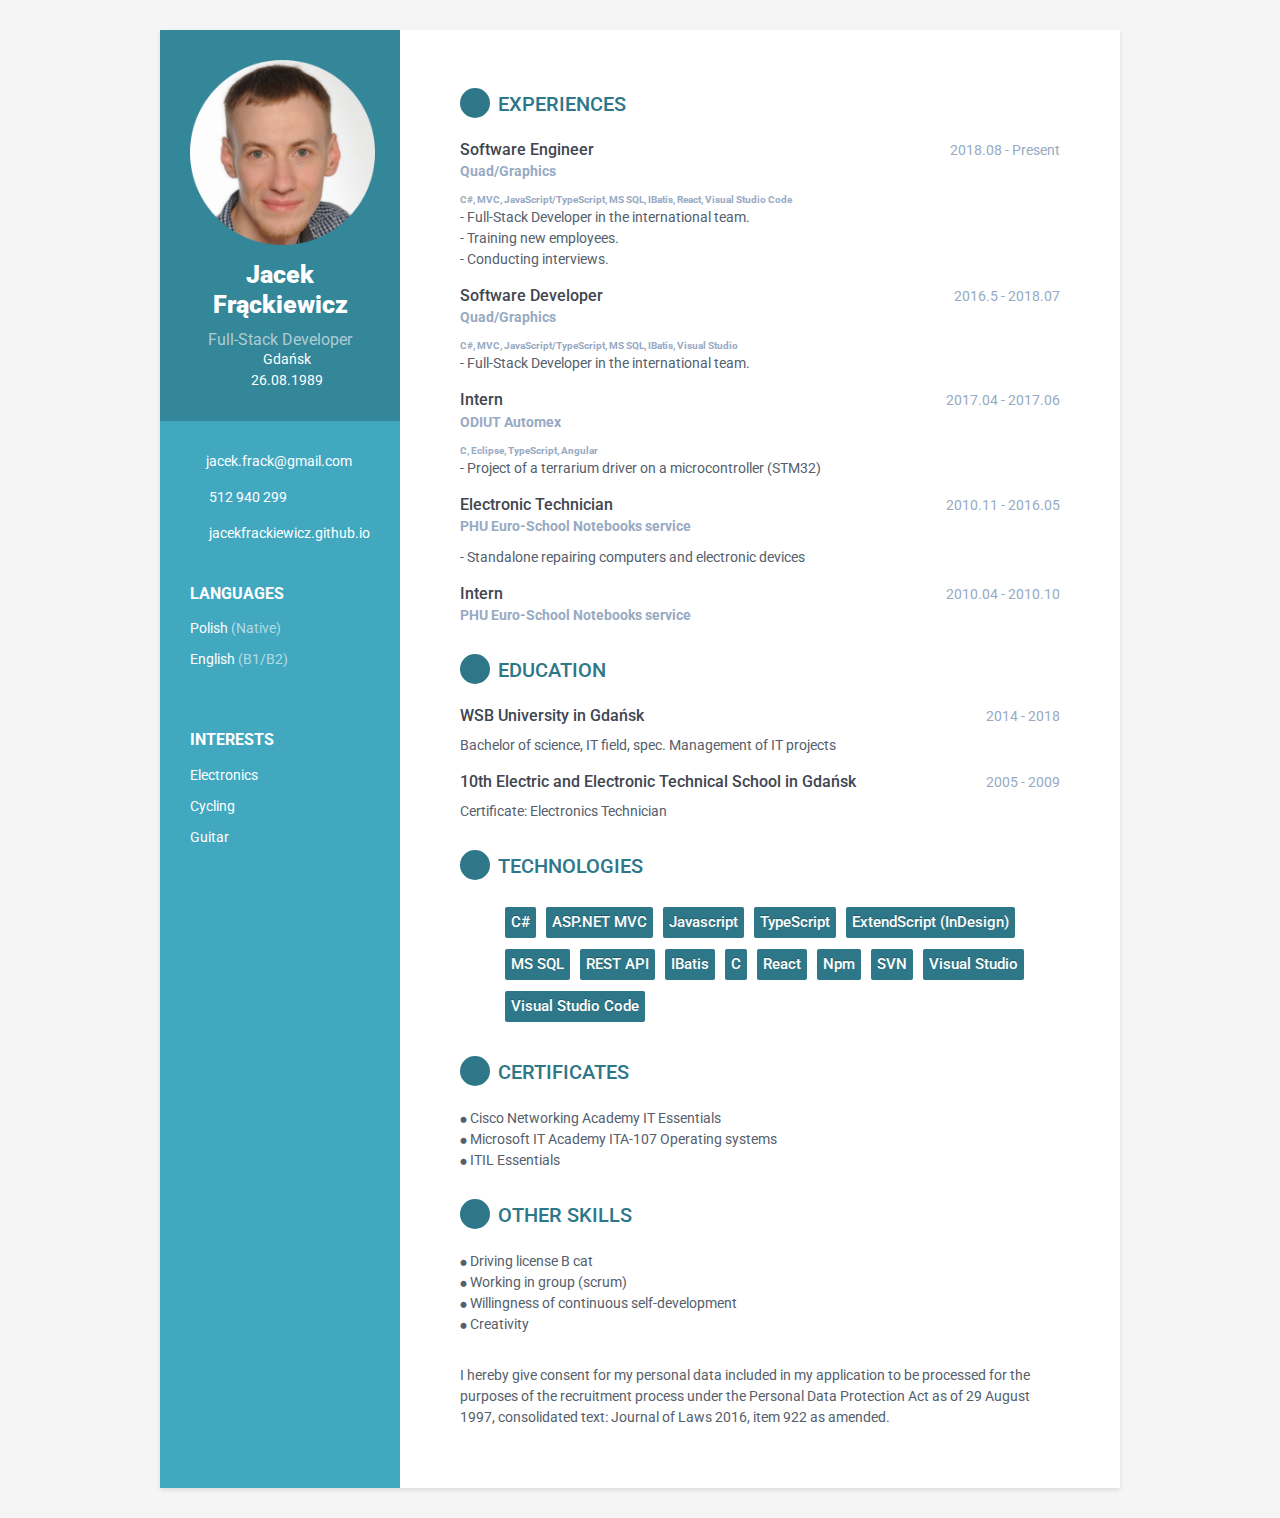
==== cv/index.html @ 4b4bb955 "Update index.html" ====
<!doctype html><html lang="en"><head><meta charset="utf-8"><meta http-equiv="X-UA-Compatible" content="IE=edge"><meta name="viewport" content="width=device-width,initial-scale=1,shrink-to-fit=no"><meta name="description" content="Jacek Frąckiewicz CV"><link rel="shortcut icon" href="favicon.ico"><link href="https://fonts.googleapis.com/css?family=Roboto:400,500,400italic,300italic,300,500italic,700,700italic,900,900italic" rel="stylesheet"><style>ul.skillset{list-style-type:none;border-width:1px 1px 0 0}.skillset li{border:0 solid silver;-o-transition:all 70ms;transition:all 70ms;display:inline-block;margin:5px;background-color:#2d7788;border-radius:2px;text-decoration:none;padding:3px 6px;font-size:15px;font-weight:500;line-height:25px;color:#fff;text-shadow:0 -1px 0 rgba(0,0,0,.25);white-space:nowrap;vertical-align:baseline}</style><title>Jacek Frąckiewicz</title><link href="./static/css/main.581fc36d.css" rel="stylesheet"></head><body><noscript>You need to enable JavaScript to run this app.</noscript><div id="root"></div><script type="text/javascript" src="./static/js/main.a30cb3e8.js"></script></body></html>
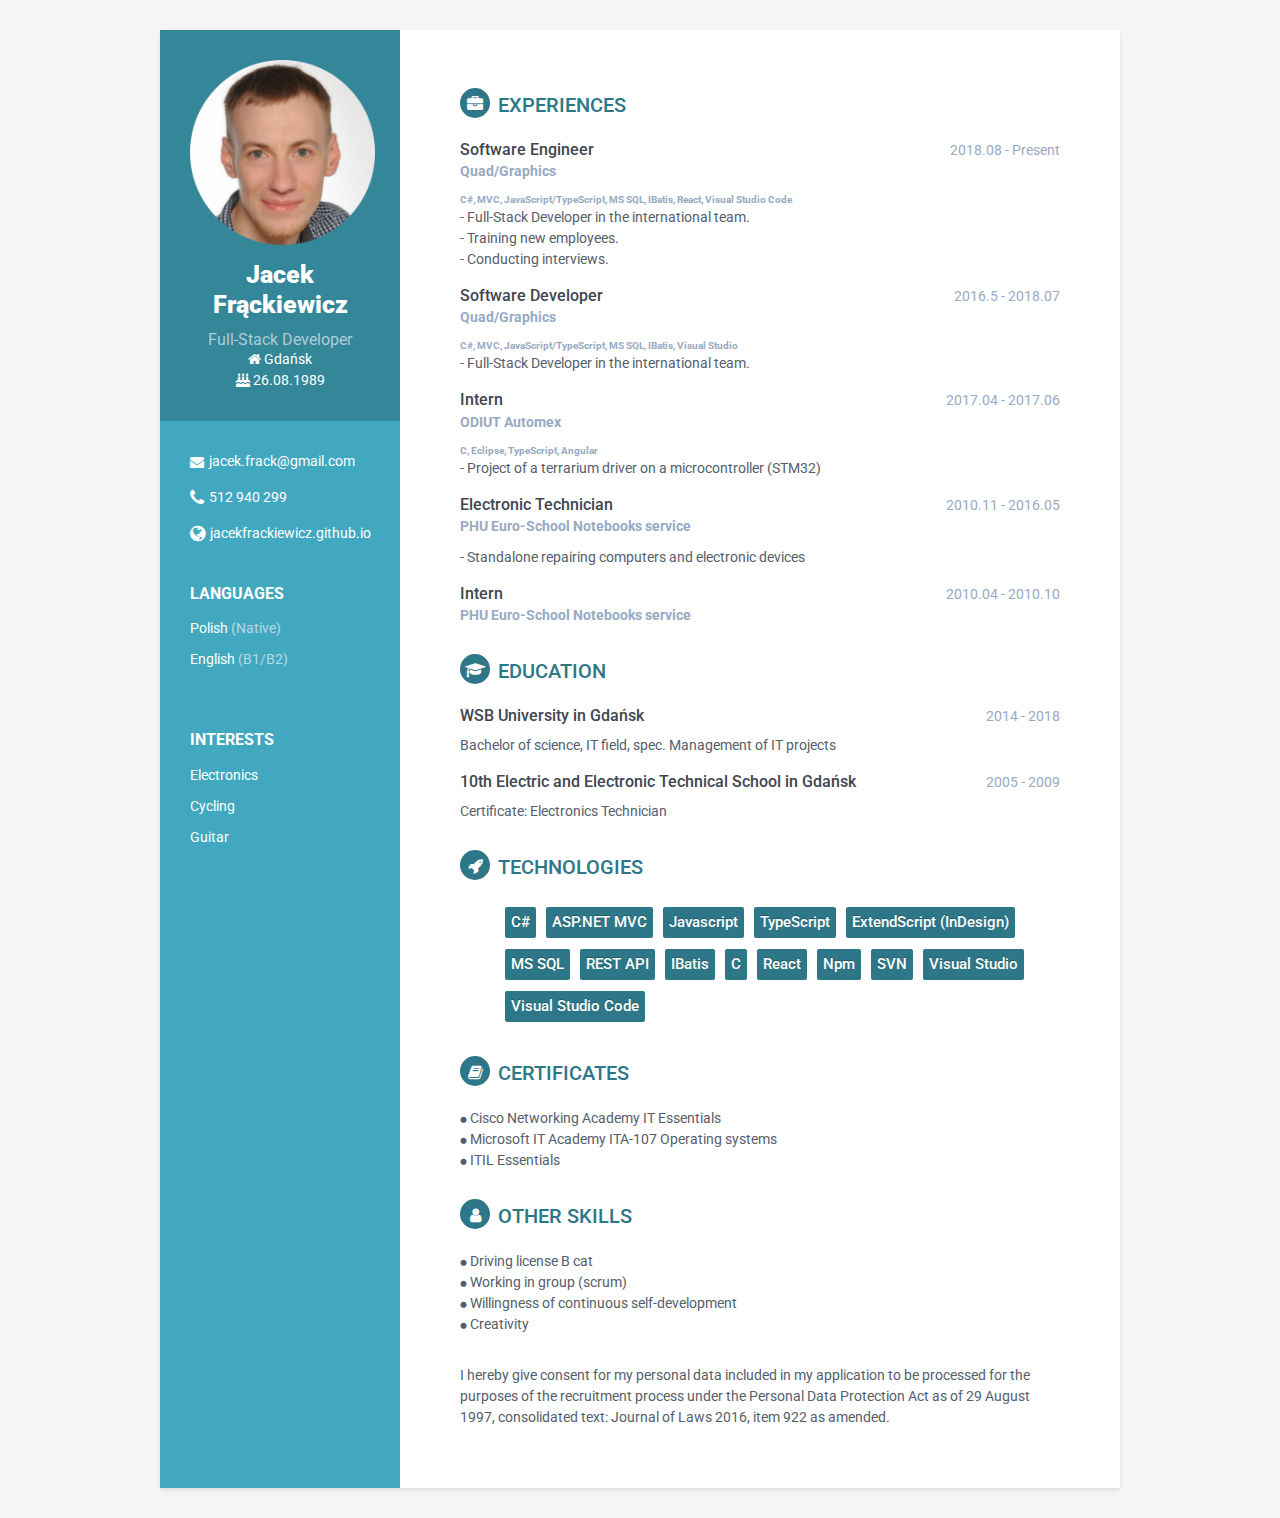
==== commit e9da9e51: "fix relative path" ====
--- a/cv/index.html
+++ b/cv/index.html
@@ -1 +1 @@
-<!doctype html><html lang="en"><head><meta charset="utf-8"><meta http-equiv="X-UA-Compatible" content="IE=edge"><meta name="viewport" content="width=device-width,initial-scale=1,shrink-to-fit=no"><meta name="description" content="Jacek Frąckiewicz CV"><link rel="shortcut icon" href="favicon.ico"><link href="https://fonts.googleapis.com/css?family=Roboto:400,500,400italic,300italic,300,500italic,700,700italic,900,900italic" rel="stylesheet"><style>ul.skillset{list-style-type:none;border-width:1px 1px 0 0}.skillset li{border:0 solid silver;-o-transition:all 70ms;transition:all 70ms;display:inline-block;margin:5px;background-color:#2d7788;border-radius:2px;text-decoration:none;padding:3px 6px;font-size:15px;font-weight:500;line-height:25px;color:#fff;text-shadow:0 -1px 0 rgba(0,0,0,.25);white-space:nowrap;vertical-align:baseline}</style><title>Jacek Frąckiewicz</title><link href="./static/css/main.581fc36d.css" rel="stylesheet"></head><body><noscript>You need to enable JavaScript to run this app.</noscript><div id="root"></div><script type="text/javascript" src="./static/js/main.a30cb3e8.js"></script></body></html>+<!doctype html><html lang="en"><head><meta charset="utf-8"><meta http-equiv="X-UA-Compatible" content="IE=edge"><meta name="viewport" content="width=device-width,initial-scale=1,shrink-to-fit=no"><meta name="description" content="Jacek Frąckiewicz CV"><link rel="shortcut icon" href="favicon.ico"><link href="https://fonts.googleapis.com/css?family=Roboto:400,500,400italic,300italic,300,500italic,700,700italic,900,900italic" rel="stylesheet"><style>ul.skillset{list-style-type:none;border-width:1px 1px 0 0}.skillset li{border:0 solid silver;-o-transition:all 70ms;transition:all 70ms;display:inline-block;margin:5px;background-color:#2d7788;border-radius:2px;text-decoration:none;padding:3px 6px;font-size:15px;font-weight:500;line-height:25px;color:#fff;text-shadow:0 -1px 0 rgba(0,0,0,.25);white-space:nowrap;vertical-align:baseline}</style><title>Jacek Frąckiewicz</title><link href="./static/css/main.9c6ab74e.css" rel="stylesheet"></head><body><noscript>You need to enable JavaScript to run this app.</noscript><div id="root"></div><script type="text/javascript" src="./static/js/main.08701521.js"></script></body></html>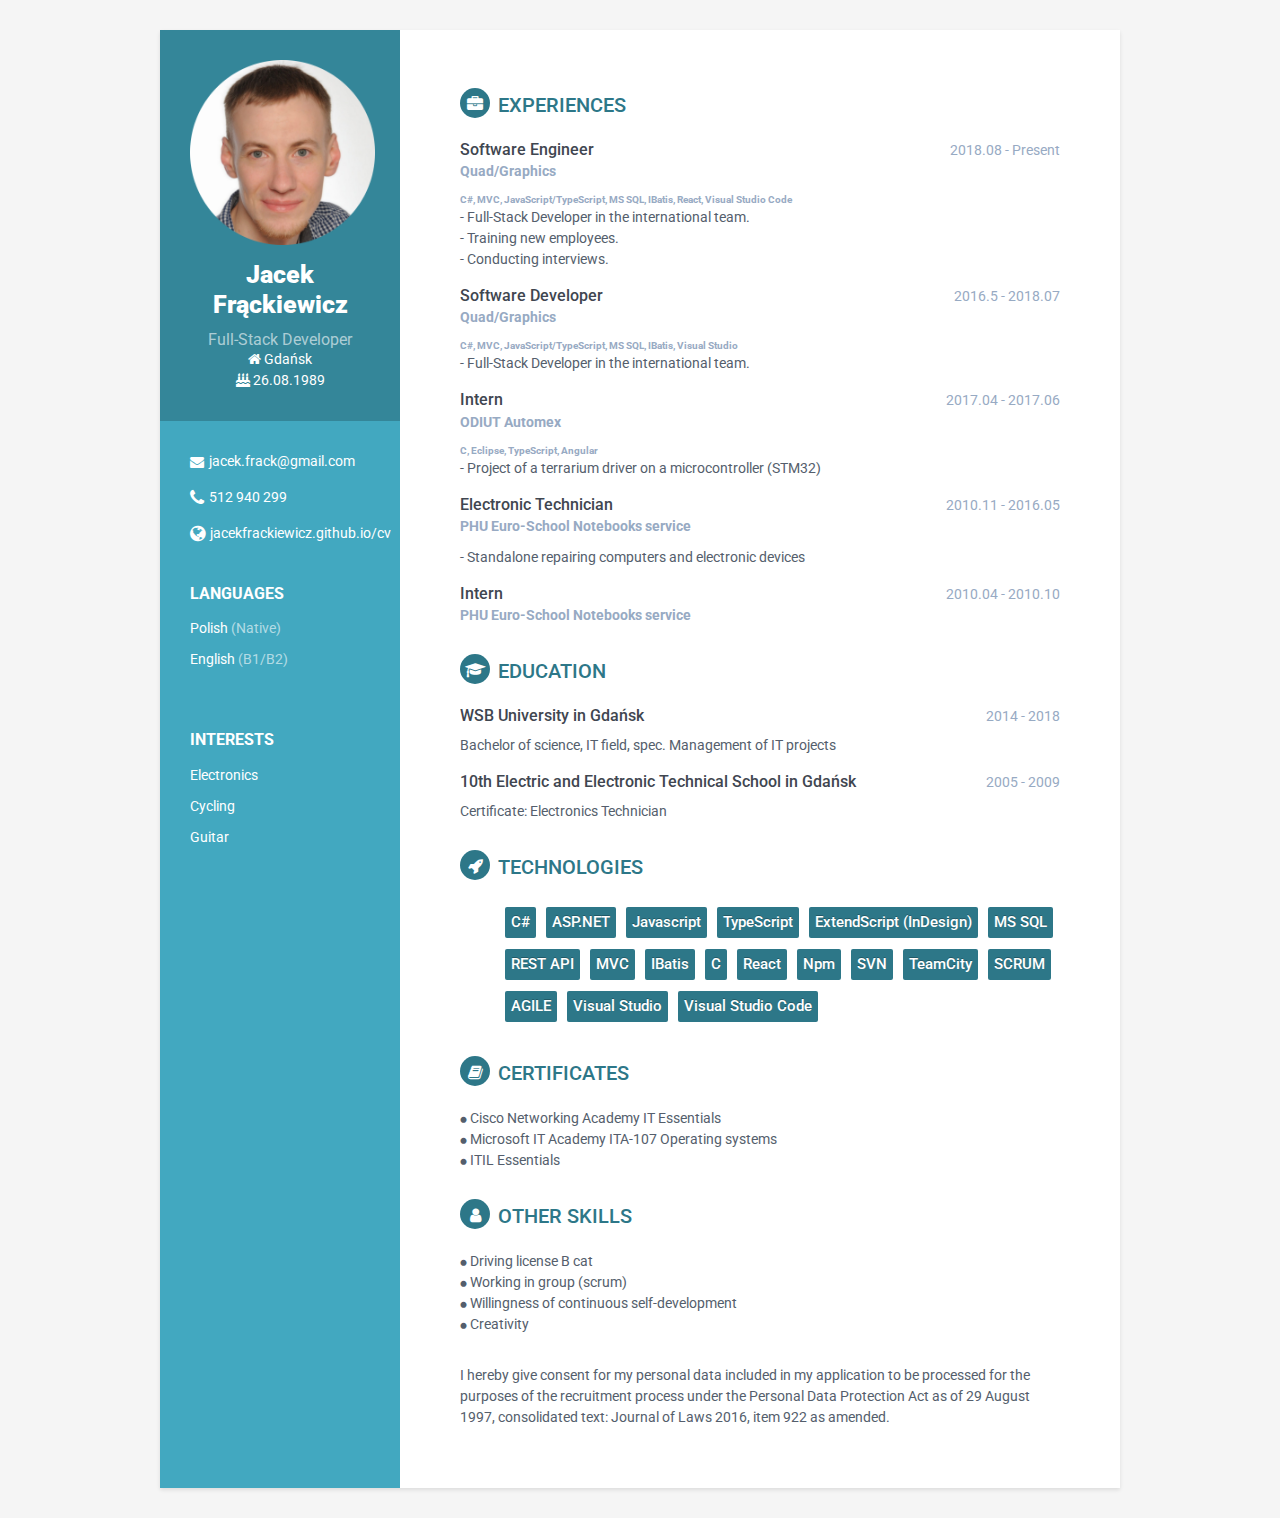
==== commit af53a46c: "update cv" ====
--- a/cv/index.html
+++ b/cv/index.html
@@ -1 +1 @@
-<!doctype html><html lang="en"><head><meta charset="utf-8"><meta http-equiv="X-UA-Compatible" content="IE=edge"><meta name="viewport" content="width=device-width,initial-scale=1,shrink-to-fit=no"><meta name="description" content="Jacek Frąckiewicz CV"><link rel="shortcut icon" href="favicon.ico"><link href="https://fonts.googleapis.com/css?family=Roboto:400,500,400italic,300italic,300,500italic,700,700italic,900,900italic" rel="stylesheet"><style>ul.skillset{list-style-type:none;border-width:1px 1px 0 0}.skillset li{border:0 solid silver;-o-transition:all 70ms;transition:all 70ms;display:inline-block;margin:5px;background-color:#2d7788;border-radius:2px;text-decoration:none;padding:3px 6px;font-size:15px;font-weight:500;line-height:25px;color:#fff;text-shadow:0 -1px 0 rgba(0,0,0,.25);white-space:nowrap;vertical-align:baseline}</style><title>Jacek Frąckiewicz</title><link href="./static/css/main.9c6ab74e.css" rel="stylesheet"></head><body><noscript>You need to enable JavaScript to run this app.</noscript><div id="root"></div><script type="text/javascript" src="./static/js/main.08701521.js"></script></body></html>+<!doctype html><html lang="en"><head><meta charset="utf-8"><meta http-equiv="X-UA-Compatible" content="IE=edge"><meta name="viewport" content="width=device-width,initial-scale=1,shrink-to-fit=no"><meta name="description" content="Jacek Frąckiewicz CV"><link rel="shortcut icon" href="favicon.ico"><link href="https://fonts.googleapis.com/css?family=Roboto:400,500,400italic,300italic,300,500italic,700,700italic,900,900italic" rel="stylesheet"><style>ul.skillset{list-style-type:none;border-width:1px 1px 0 0}.skillset li{border:0 solid silver;-o-transition:all 70ms;transition:all 70ms;display:inline-block;margin:5px;background-color:#2d7788;border-radius:2px;text-decoration:none;padding:3px 6px;font-size:15px;font-weight:500;line-height:25px;color:#fff;text-shadow:0 -1px 0 rgba(0,0,0,.25);white-space:nowrap;vertical-align:baseline}</style><title>Jacek Frąckiewicz</title><link href="./static/css/main.9c6ab74e.css" rel="stylesheet"></head><body><noscript>You need to enable JavaScript to run this app.</noscript><div id="root"></div><script type="text/javascript" src="./static/js/main.627815c9.js"></script></body></html>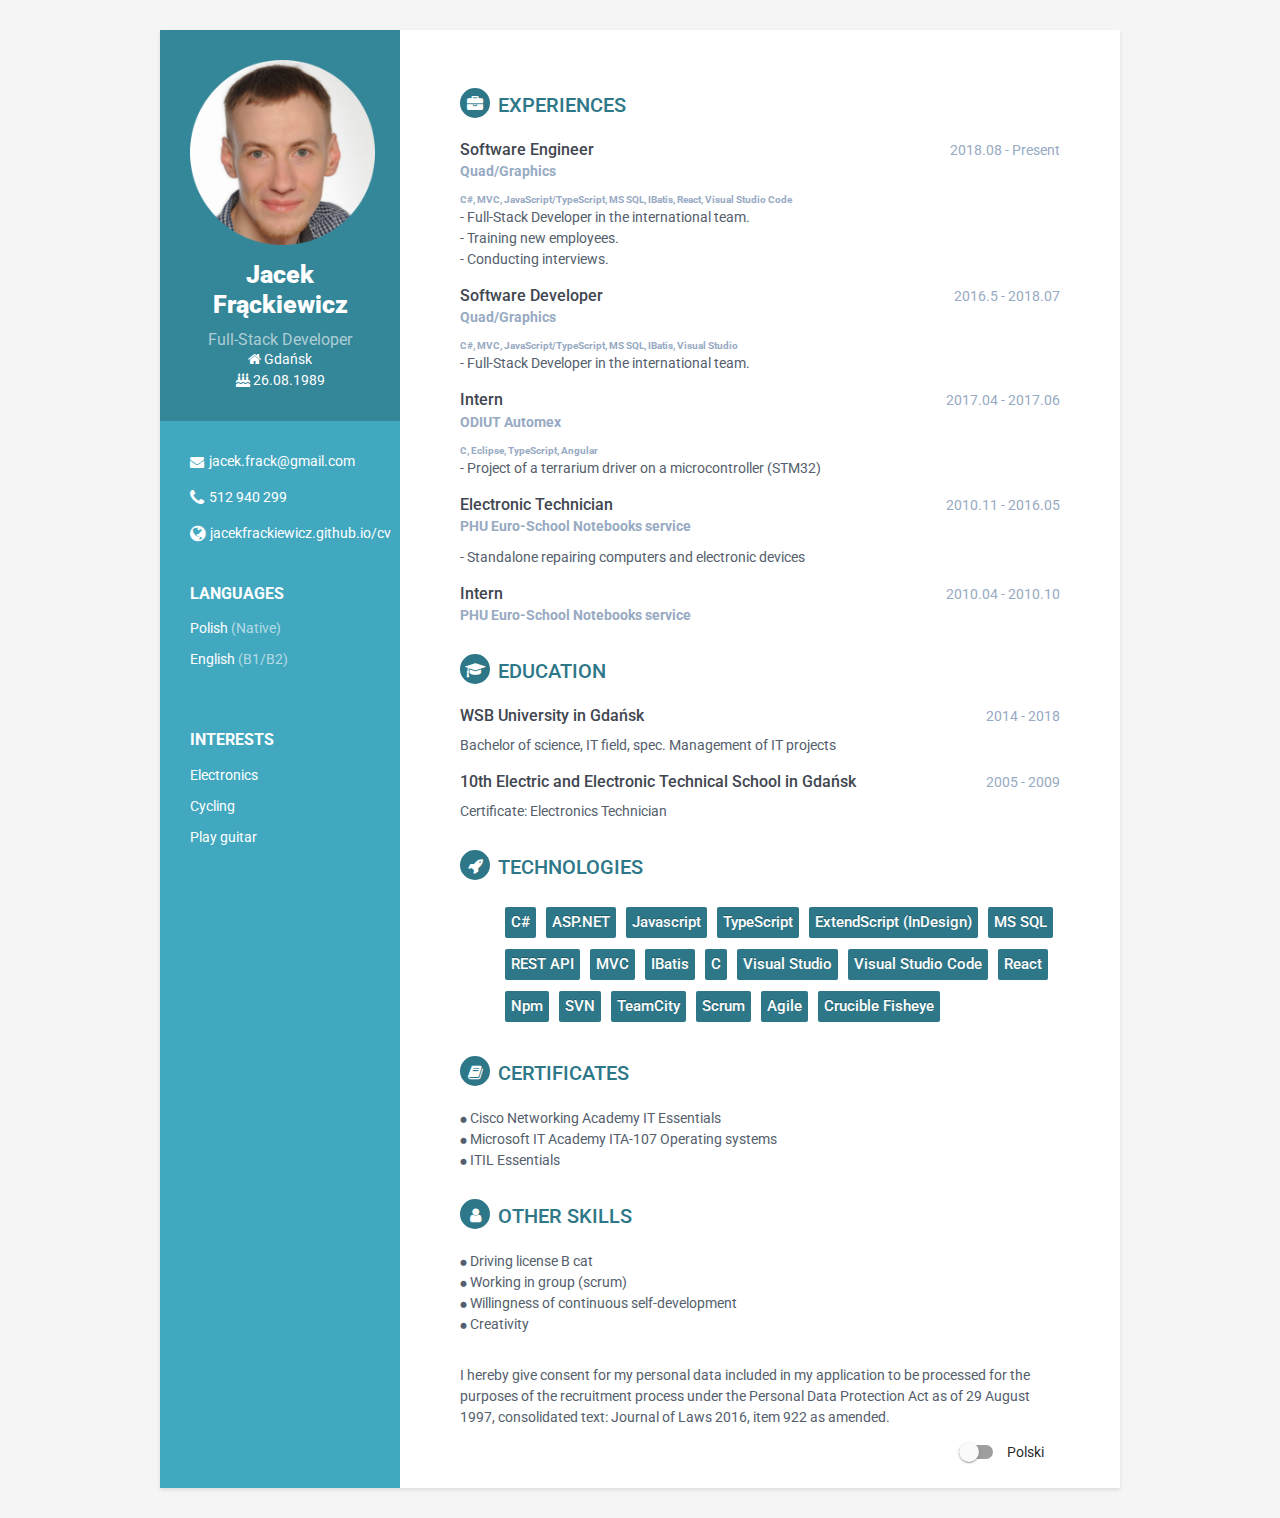
==== commit 20e4523e: "adding Polish language" ====
--- a/cv/index.html
+++ b/cv/index.html
@@ -1 +1 @@
-<!doctype html><html lang="en"><head><meta charset="utf-8"><meta http-equiv="X-UA-Compatible" content="IE=edge"><meta name="viewport" content="width=device-width,initial-scale=1,shrink-to-fit=no"><meta name="description" content="Jacek Frąckiewicz CV"><link rel="shortcut icon" href="favicon.ico"><link href="https://fonts.googleapis.com/css?family=Roboto:400,500,400italic,300italic,300,500italic,700,700italic,900,900italic" rel="stylesheet"><style>ul.skillset{list-style-type:none;border-width:1px 1px 0 0}.skillset li{border:0 solid silver;-o-transition:all 70ms;transition:all 70ms;display:inline-block;margin:5px;background-color:#2d7788;border-radius:2px;text-decoration:none;padding:3px 6px;font-size:15px;font-weight:500;line-height:25px;color:#fff;text-shadow:0 -1px 0 rgba(0,0,0,.25);white-space:nowrap;vertical-align:baseline}</style><title>Jacek Frąckiewicz</title><link href="./static/css/main.9c6ab74e.css" rel="stylesheet"></head><body><noscript>You need to enable JavaScript to run this app.</noscript><div id="root"></div><script type="text/javascript" src="./static/js/main.627815c9.js"></script></body></html>+<!doctype html><html lang="en"><head><meta charset="utf-8"><meta http-equiv="X-UA-Compatible" content="IE=edge"><meta name="viewport" content="width=device-width,initial-scale=1,shrink-to-fit=no"><meta name="description" content="Jacek Frąckiewicz CV"><link rel="shortcut icon" href="favicon.ico"><link href="https://fonts.googleapis.com/css?family=Roboto:400,500,400italic,300italic,300,500italic,700,700italic,900,900italic" rel="stylesheet"><style>ul.skillset{list-style-type:none;border-width:1px 1px 0 0}.skillset li{border:0 solid silver;-o-transition:all 70ms;transition:all 70ms;display:inline-block;margin:5px;background-color:#2d7788;border-radius:2px;text-decoration:none;padding:3px 6px;font-size:15px;font-weight:500;line-height:25px;color:#fff;text-shadow:0 -1px 0 rgba(0,0,0,.25);white-space:nowrap;vertical-align:baseline}</style><title>Jacek Frąckiewicz</title><link href="./static/css/main.9c6ab74e.css" rel="stylesheet"></head><body><noscript>You need to enable JavaScript to run this app.</noscript><div id="root"></div><script type="text/javascript" src="./static/js/main.1d888330.js"></script></body></html>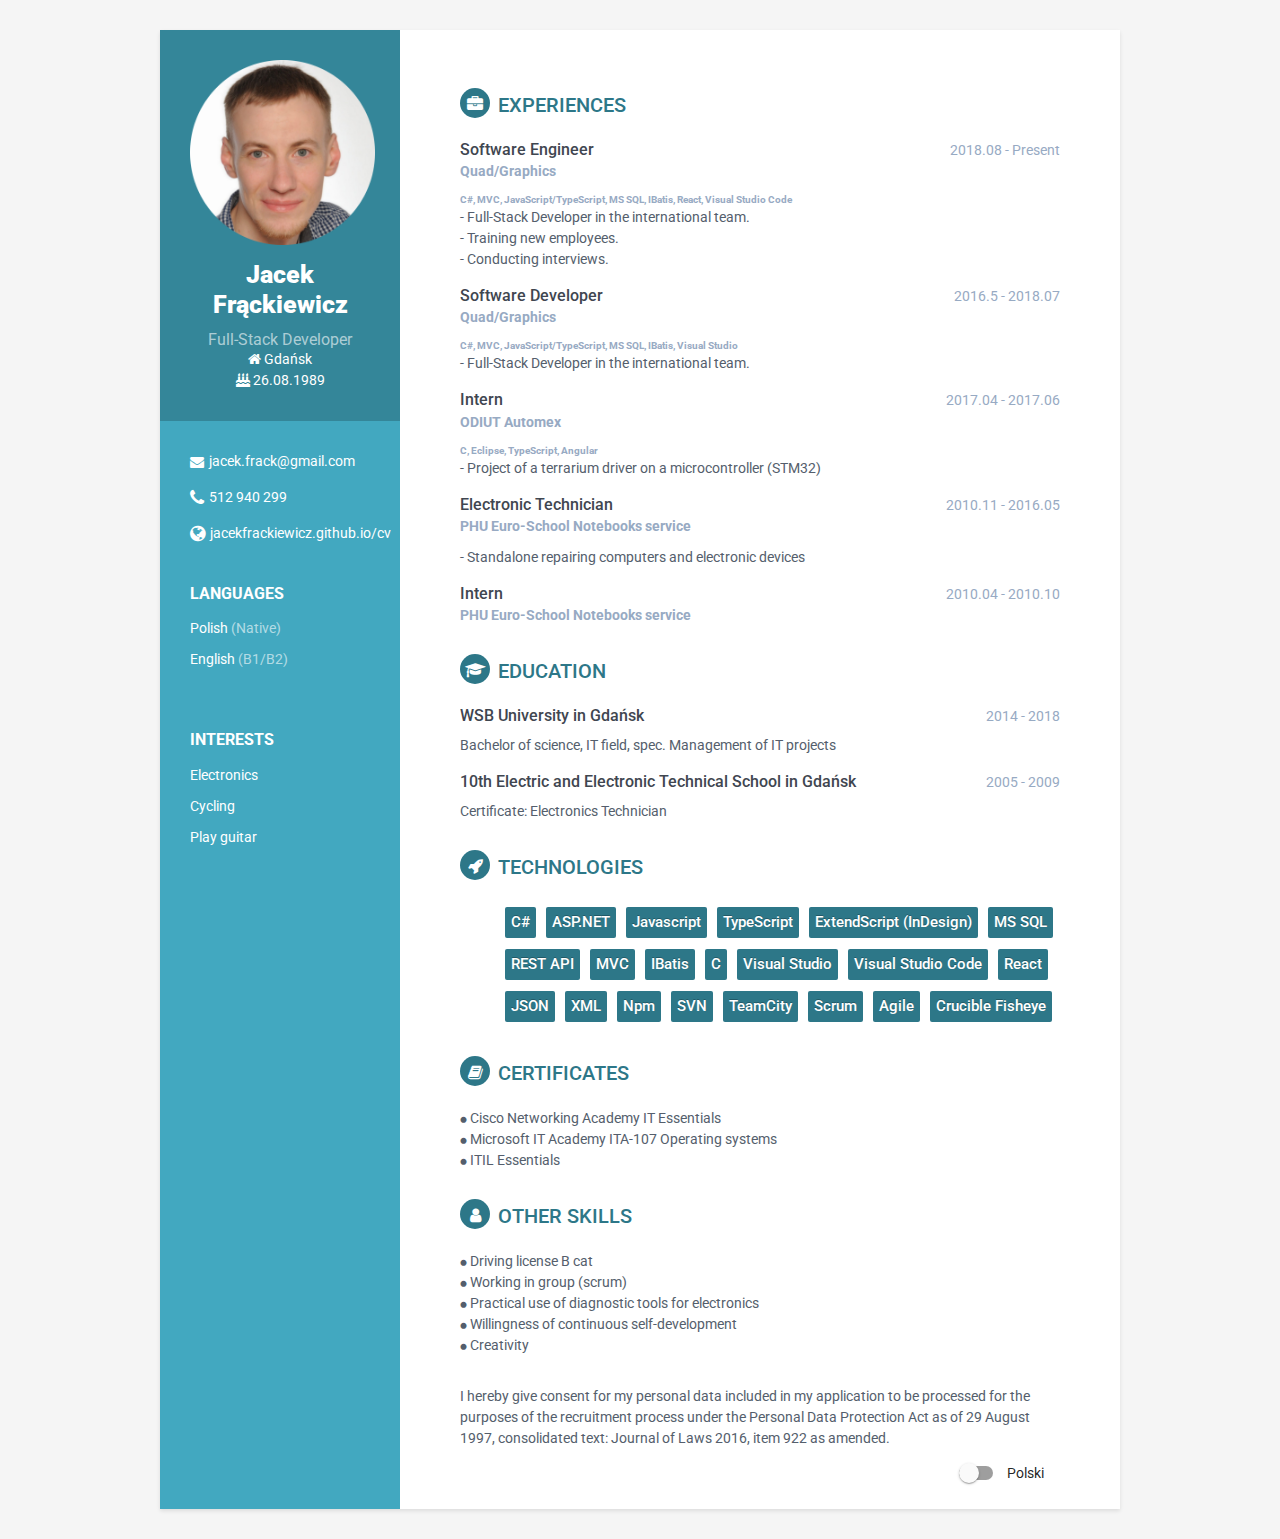
==== commit 52387780: "update skills" ====
--- a/cv/index.html
+++ b/cv/index.html
@@ -1 +1 @@
-<!doctype html><html lang="en"><head><meta charset="utf-8"><meta http-equiv="X-UA-Compatible" content="IE=edge"><meta name="viewport" content="width=device-width,initial-scale=1,shrink-to-fit=no"><meta name="description" content="Jacek Frąckiewicz CV"><link rel="shortcut icon" href="favicon.ico"><link href="https://fonts.googleapis.com/css?family=Roboto:400,500,400italic,300italic,300,500italic,700,700italic,900,900italic" rel="stylesheet"><style>ul.skillset{list-style-type:none;border-width:1px 1px 0 0}.skillset li{border:0 solid silver;-o-transition:all 70ms;transition:all 70ms;display:inline-block;margin:5px;background-color:#2d7788;border-radius:2px;text-decoration:none;padding:3px 6px;font-size:15px;font-weight:500;line-height:25px;color:#fff;text-shadow:0 -1px 0 rgba(0,0,0,.25);white-space:nowrap;vertical-align:baseline}</style><title>Jacek Frąckiewicz</title><link href="./static/css/main.9c6ab74e.css" rel="stylesheet"></head><body><noscript>You need to enable JavaScript to run this app.</noscript><div id="root"></div><script type="text/javascript" src="./static/js/main.1d888330.js"></script></body></html>+<!doctype html><html lang="en"><head><meta charset="utf-8"><meta http-equiv="X-UA-Compatible" content="IE=edge"><meta name="viewport" content="width=device-width,initial-scale=1,shrink-to-fit=no"><meta name="description" content="Jacek Frąckiewicz CV"><link rel="shortcut icon" href="favicon.ico"><link href="https://fonts.googleapis.com/css?family=Roboto:400,500,400italic,300italic,300,500italic,700,700italic,900,900italic" rel="stylesheet"><style>ul.skillset{list-style-type:none;border-width:1px 1px 0 0}.skillset li{border:0 solid silver;-o-transition:all 70ms;transition:all 70ms;display:inline-block;margin:5px;background-color:#2d7788;border-radius:2px;text-decoration:none;padding:3px 6px;font-size:15px;font-weight:500;line-height:25px;color:#fff;text-shadow:0 -1px 0 rgba(0,0,0,.25);white-space:nowrap;vertical-align:baseline}</style><title>Jacek Frąckiewicz</title><link href="./static/css/main.9c6ab74e.css" rel="stylesheet"></head><body><noscript>You need to enable JavaScript to run this app.</noscript><div id="root"></div><script type="text/javascript" src="./static/js/main.0dec8d66.js"></script></body></html>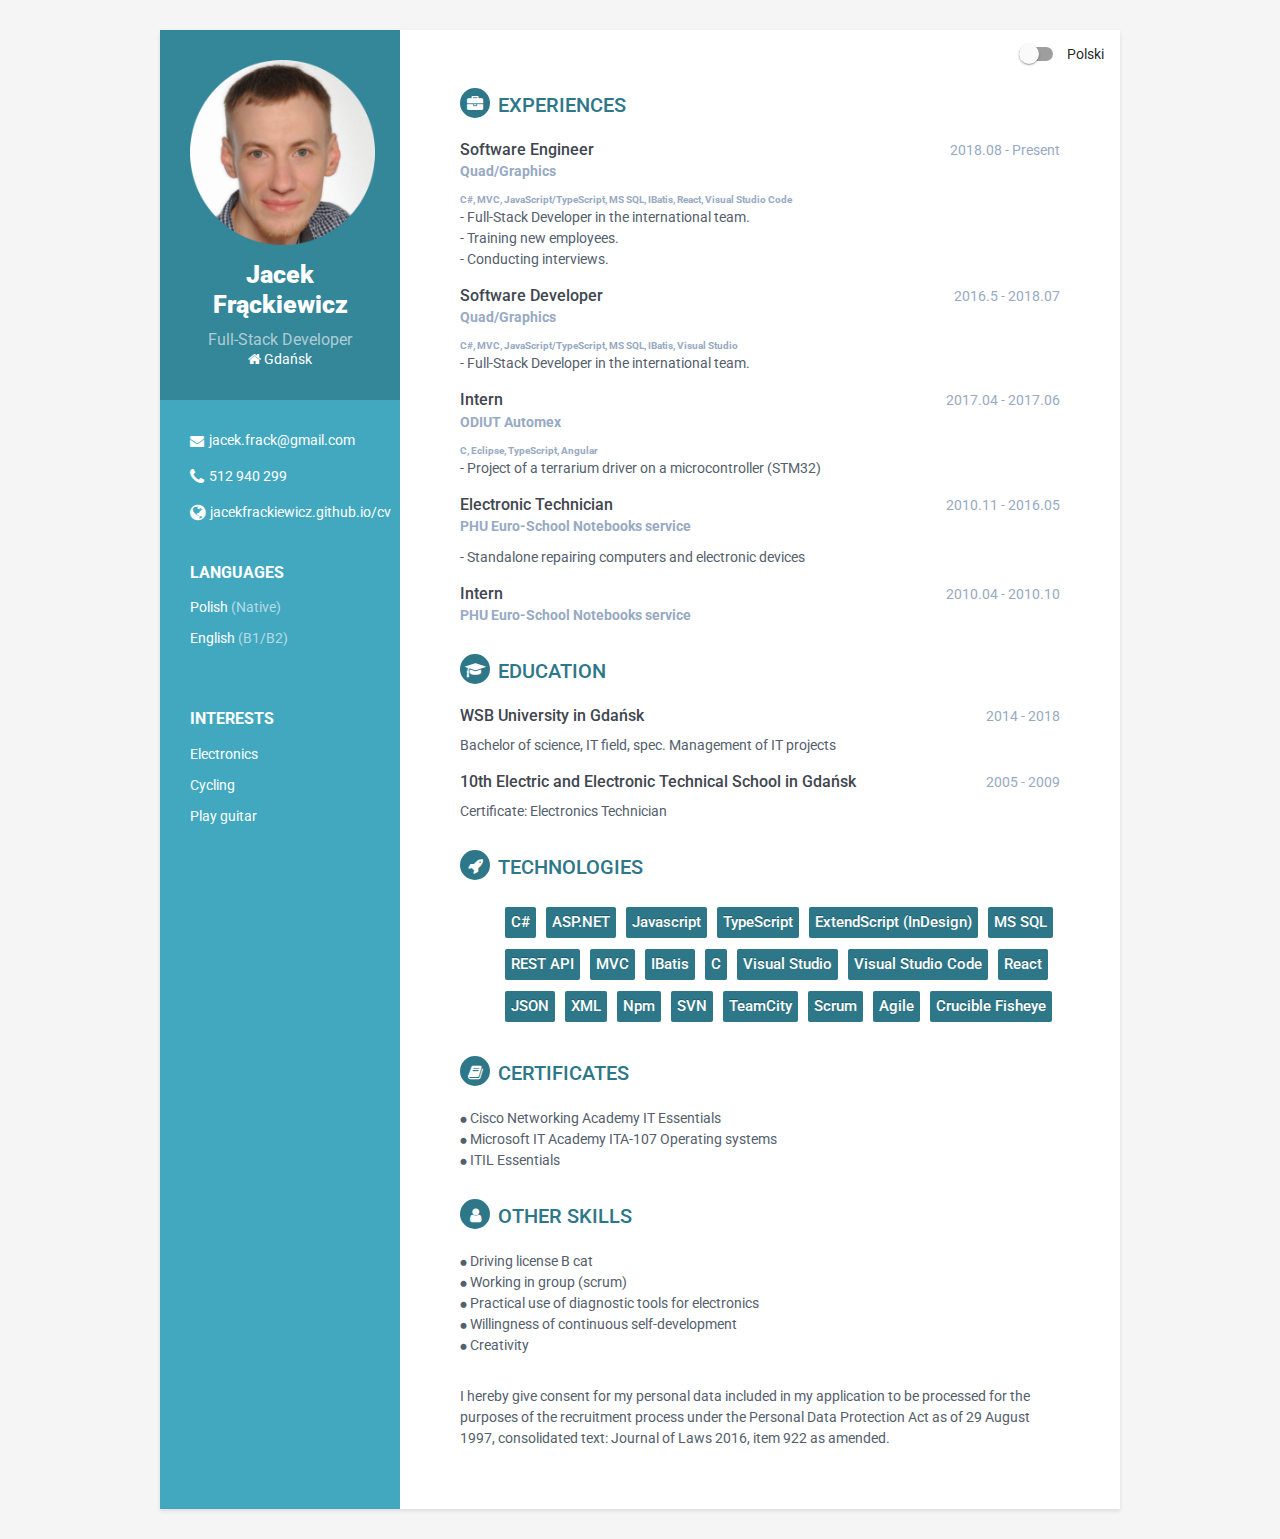
==== commit 53af4235: "Moving language switch,  clear profile" ====
--- a/cv/index.html
+++ b/cv/index.html
@@ -1 +1 @@
-<!doctype html><html lang="en"><head><meta charset="utf-8"><meta http-equiv="X-UA-Compatible" content="IE=edge"><meta name="viewport" content="width=device-width,initial-scale=1,shrink-to-fit=no"><meta name="description" content="Jacek Frąckiewicz CV"><link rel="shortcut icon" href="favicon.ico"><link href="https://fonts.googleapis.com/css?family=Roboto:400,500,400italic,300italic,300,500italic,700,700italic,900,900italic" rel="stylesheet"><style>ul.skillset{list-style-type:none;border-width:1px 1px 0 0}.skillset li{border:0 solid silver;-o-transition:all 70ms;transition:all 70ms;display:inline-block;margin:5px;background-color:#2d7788;border-radius:2px;text-decoration:none;padding:3px 6px;font-size:15px;font-weight:500;line-height:25px;color:#fff;text-shadow:0 -1px 0 rgba(0,0,0,.25);white-space:nowrap;vertical-align:baseline}</style><title>Jacek Frąckiewicz</title><link href="./static/css/main.9c6ab74e.css" rel="stylesheet"></head><body><noscript>You need to enable JavaScript to run this app.</noscript><div id="root"></div><script type="text/javascript" src="./static/js/main.0dec8d66.js"></script></body></html>+<!doctype html><html lang="en"><head><meta charset="utf-8"><meta http-equiv="X-UA-Compatible" content="IE=edge"><meta name="viewport" content="width=device-width,initial-scale=1,shrink-to-fit=no"><meta name="description" content="Jacek Frąckiewicz CV"><link rel="shortcut icon" href="favicon.ico"><link href="https://fonts.googleapis.com/css?family=Roboto:400,500,400italic,300italic,300,500italic,700,700italic,900,900italic" rel="stylesheet"><style>ul.skillset{list-style-type:none;border-width:1px 1px 0 0}.skillset li{border:0 solid silver;-o-transition:all 70ms;transition:all 70ms;display:inline-block;margin:5px;background-color:#2d7788;border-radius:2px;text-decoration:none;padding:3px 6px;font-size:15px;font-weight:500;line-height:25px;color:#fff;text-shadow:0 -1px 0 rgba(0,0,0,.25);white-space:nowrap;vertical-align:baseline}</style><title>Jacek Frąckiewicz</title><link href="./static/css/main.9c6ab74e.css" rel="stylesheet"></head><body><noscript>You need to enable JavaScript to run this app.</noscript><div id="root"></div><script type="text/javascript" src="./static/js/main.e4e0b91a.js"></script></body></html>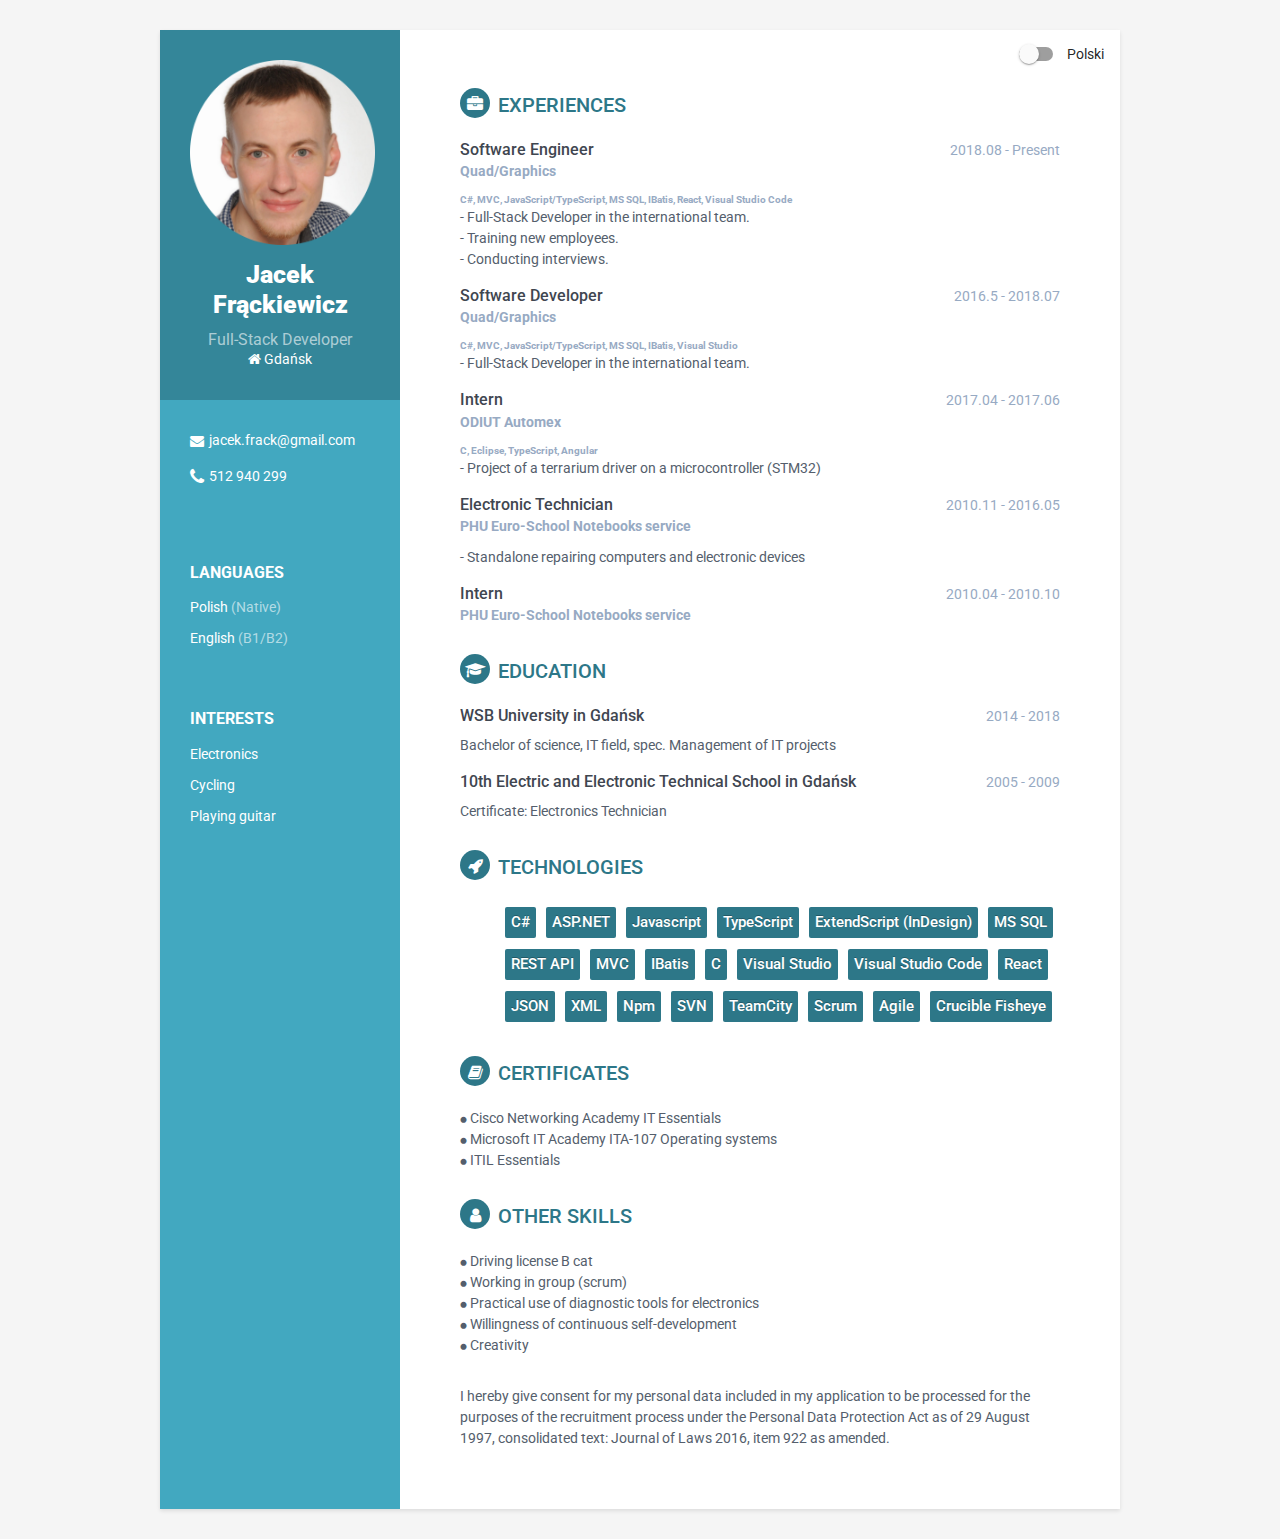
==== commit 4d54e0f3: "update" ====
--- a/cv/index.html
+++ b/cv/index.html
@@ -1 +1 @@
-<!doctype html><html lang="en"><head><meta charset="utf-8"><meta http-equiv="X-UA-Compatible" content="IE=edge"><meta name="viewport" content="width=device-width,initial-scale=1,shrink-to-fit=no"><meta name="description" content="Jacek Frąckiewicz CV"><link rel="shortcut icon" href="favicon.ico"><link href="https://fonts.googleapis.com/css?family=Roboto:400,500,400italic,300italic,300,500italic,700,700italic,900,900italic" rel="stylesheet"><style>ul.skillset{list-style-type:none;border-width:1px 1px 0 0}.skillset li{border:0 solid silver;-o-transition:all 70ms;transition:all 70ms;display:inline-block;margin:5px;background-color:#2d7788;border-radius:2px;text-decoration:none;padding:3px 6px;font-size:15px;font-weight:500;line-height:25px;color:#fff;text-shadow:0 -1px 0 rgba(0,0,0,.25);white-space:nowrap;vertical-align:baseline}</style><title>Jacek Frąckiewicz</title><link href="./static/css/main.9c6ab74e.css" rel="stylesheet"></head><body><noscript>You need to enable JavaScript to run this app.</noscript><div id="root"></div><script type="text/javascript" src="./static/js/main.e4e0b91a.js"></script></body></html>+<!doctype html><html lang="en"><head><meta charset="utf-8"><meta http-equiv="X-UA-Compatible" content="IE=edge"><meta name="viewport" content="width=device-width,initial-scale=1,shrink-to-fit=no"><meta name="description" content="Jacek Frąckiewicz CV"><link rel="shortcut icon" href="favicon.ico"><link href="https://fonts.googleapis.com/css?family=Roboto:400,500,400italic,300italic,300,500italic,700,700italic,900,900italic" rel="stylesheet"><style>ul.skillset{list-style-type:none;border-width:1px 1px 0 0}.skillset li{border:0 solid silver;-o-transition:all 70ms;transition:all 70ms;display:inline-block;margin:5px;background-color:#2d7788;border-radius:2px;text-decoration:none;padding:3px 6px;font-size:15px;font-weight:500;line-height:25px;color:#fff;text-shadow:0 -1px 0 rgba(0,0,0,.25);white-space:nowrap;vertical-align:baseline}</style><title>Jacek Frąckiewicz</title><link href="./static/css/main.9c6ab74e.css" rel="stylesheet"></head><body><noscript>You need to enable JavaScript to run this app.</noscript><div id="root"></div><script type="text/javascript" src="./static/js/main.63ffab3c.js"></script></body></html>